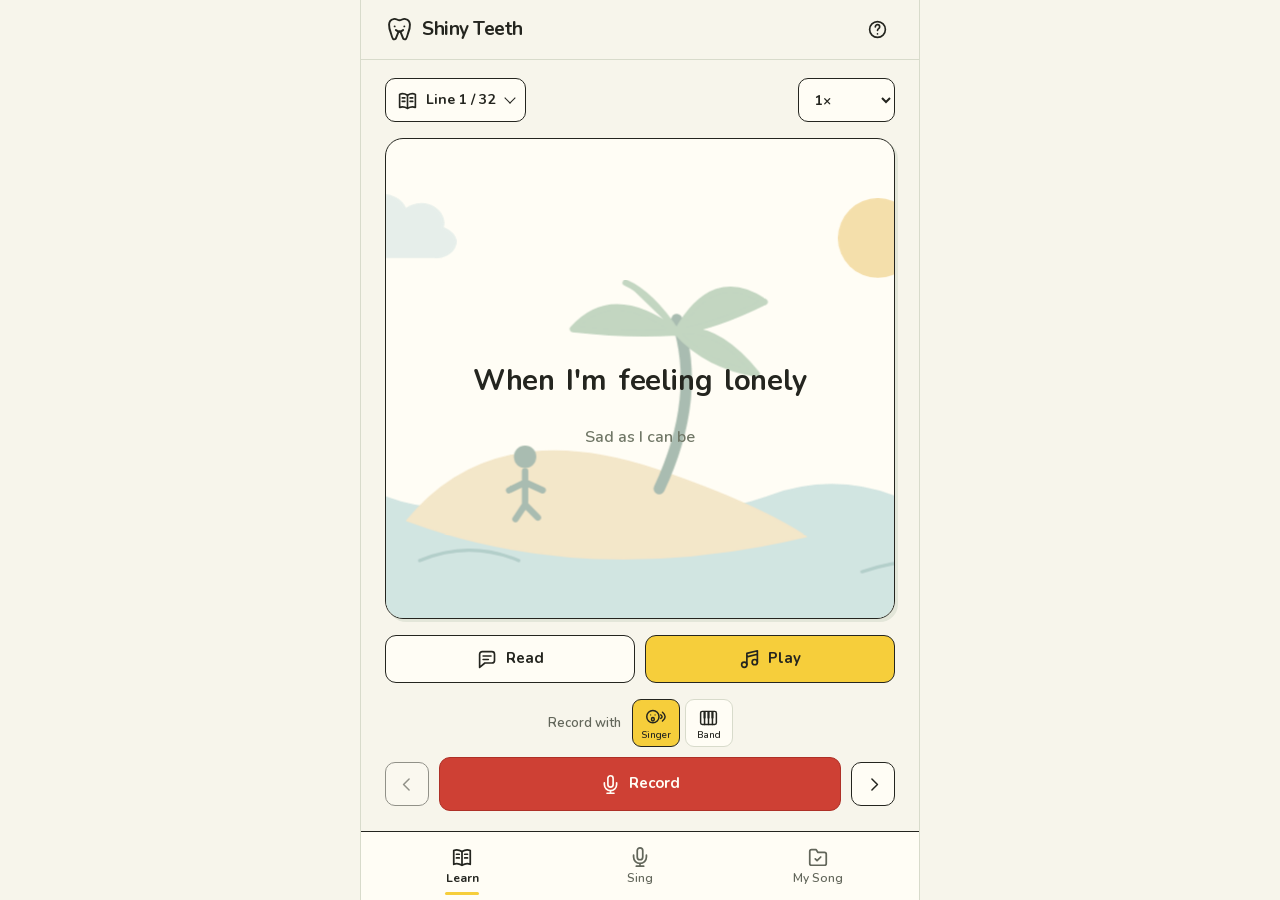
==== index.html @ 88c53feb "Publish mobile Shiny Teeth practice app" ====
<!doctype html>
<html lang="en">
<head>
  <meta charset="UTF-8">
  <meta name="viewport" content="width=device-width, initial-scale=1, viewport-fit=cover">
  <meta name="theme-color" content="#f7f5eb">
  <meta name="apple-mobile-web-app-capable" content="yes">
  <meta name="description" content="Learn each line, sing along, and save your own Shiny Teeth song on this browser.">
  <title>Shiny Teeth</title>
  <link rel="icon" href="data:image/svg+xml,%3Csvg xmlns='http://www.w3.org/2000/svg' viewBox='0 0 64 64'%3E%3Crect width='64' height='64' rx='18' fill='%23e4edcf'/%3E%3Cpath d='M17 14c-9 7-3 22 0 32 4 12 9 5 11-3 2-8 6-8 8 0 2 8 7 15 11 3 3-10 9-25 0-32-6-5-10 0-15 0s-9-5-15 0' fill='white' stroke='%23224634' stroke-width='3'/%3E%3Cpath d='M25 28h1m12 0h1m-13 8q6 5 12 0' stroke='%23224634' stroke-width='3' stroke-linecap='round' fill='none'/%3E%3C/svg%3E">
  <link rel="stylesheet" href="./styles.css">
  <link rel="manifest" href="./manifest.webmanifest">
  <link rel="apple-touch-icon" href="./assets/icon.svg">
</head>
<body>
  <a class="skip-link" href="#main-content">Skip to practice</a>
  <div id="app"><main class="boot-state"><h1>Shiny Teeth</h1><p>Loading your song…</p></main></div>
  <div id="toast" class="toast" role="status" aria-live="polite"></div>
  <noscript><p class="noscript">Enable JavaScript to learn and sing along.</p></noscript>
  <script type="module" src="./app.js"></script>
</body>
</html>
---- styles.css ----
@charset "UTF-8";
@font-face{font-family:Nunito;font-style:normal;font-weight:400 700;font-display:swap;src:url('./assets/fonts/Nunito-latin-ext.woff2') format('woff2');unicode-range:U+0100-02BA,U+02BD-02C5,U+02C7-02CC,U+02CE-02D7,U+02DD-02FF,U+0304,U+0308,U+0329,U+1D00-1DBF,U+1E00-1E9F,U+1EF2-1EFF,U+2020,U+20A0-20AB,U+20AD-20C4,U+2113,U+2C60-2C7F,U+A720-A7FF}
@font-face{font-family:Nunito;font-style:normal;font-weight:400 700;font-display:swap;src:url('./assets/fonts/Nunito-latin.woff2') format('woff2');unicode-range:U+0000-00FF,U+0131,U+0152-0153,U+02BB-02BC,U+02C6,U+02DA,U+02DC,U+0304,U+0308,U+0329,U+2000-206F,U+20AC,U+2122,U+2191,U+2193,U+2212,U+2215,U+FEFF,U+FFFD}
:root{--canvas:#f7f5eb;--surface:#fffdf5;--ink:#24251f;--muted:#62665a;--yellow:#f6ce3b;--yellow-soft:#fcf0b1;--red:#ce4034;--red-dark:#ae3027;--red-soft:#f9e7df;--sage:#edf0df;--line:#d8dbcb;--quiet:#e3e6d9;--focus:#b52d22;--radius:18px;--z-nav:10;--z-backdrop:20;--z-modal:21;--z-toast:30;font-family:Nunito,ui-rounded,system-ui,sans-serif;font-weight:600;color:var(--ink);background:var(--canvas);font-synthesis:none;line-height:1.45;text-rendering:optimizeLegibility;-webkit-text-size-adjust:100%}
*{box-sizing:border-box}html,body,#app{width:100%;height:100%;margin:0}body{min-width:0;overflow:hidden}button,input,select{font:inherit;color:inherit}button,a,input,select{-webkit-tap-highlight-color:transparent;touch-action:manipulation}button{cursor:pointer;border:0;background:none}button:disabled{cursor:not-allowed;opacity:.48}button:focus-visible,a:focus-visible,input:focus-visible,select:focus-visible,.sheet-panel:focus-visible{outline:3px solid var(--focus);outline-offset:3px}h1,h2,h3,p{margin:0}h1,h2,h3{text-wrap:balance}svg{flex-shrink:0}button .icon{pointer-events:none}[hidden]{display:none!important}.icon{width:21px;height:21px;flex-shrink:0}.sr-only,.icon-button>span{position:absolute;width:1px;height:1px;padding:0;margin:-1px;overflow:hidden;clip:rect(0,0,0,0);white-space:nowrap;border:0}
.app-shell{position:relative;width:100%;max-width:560px;height:100dvh;margin:0 auto;background:var(--canvas)}.app-workspace{display:grid;grid-template-rows:auto minmax(0,1fr) auto;height:100%;min-height:0}.app-header{display:flex;align-items:center;justify-content:space-between;gap:8px;min-height:60px;padding:calc(6px + env(safe-area-inset-top)) 16px 6px;border-bottom:1px solid var(--line)}.brand{display:flex;align-items:center;gap:8px;min-width:0}.brand-mark{display:grid;place-items:center;color:var(--ink)}.brand-mark .icon{width:29px;height:32px;stroke-width:1.6}.brand-name{font-size:19px;font-weight:700;letter-spacing:-.5px;line-height:1.2}.header-actions{display:flex;align-items:center;gap:4px}.icon-button{display:inline-flex;align-items:center;justify-content:center;position:relative;width:44px;height:44px;min-width:44px;border-radius:10px}.icon-button:hover{background:var(--sage)}.text-button{display:inline-flex;align-items:center;justify-content:center;gap:6px;min-height:44px;padding:7px 10px;font-size:14px;font-weight:700;border-radius:9px}.text-button:hover{background:var(--sage)}.review-button{background:var(--yellow-soft);border:1px solid var(--ink);min-height:44px}
#main-content{display:flex;flex-direction:column;gap:8px;min-height:0;min-width:0;padding:14px 16px 16px;outline:none}.studio-content{flex:1;min-height:0;display:flex}.workspace-panel{width:100%;display:flex;flex-direction:column;gap:12px;min-height:0}.workspace-toolbar{display:flex;align-items:center;justify-content:space-between;gap:12px;min-height:44px;flex-shrink:0}.workspace-toolbar h1{font-size:21px;font-weight:700;letter-spacing:-.4px}.picker-button{display:inline-flex;align-items:center;gap:8px;min-height:44px;padding:0 11px;border:1px solid var(--ink);border-radius:10px;background:var(--surface);font-size:14px;font-weight:700}.picker-button:after{content:"";width:7px;height:7px;border-right:1.8px solid;border-bottom:1.8px solid;transform:translateY(-2px) rotate(45deg);margin-left:3px}.rate-control select,.phrase-mode-field select{min-height:44px;border:1px solid var(--ink);border-radius:10px;background:var(--surface);padding:7px 28px 7px 12px;font-size:14px;font-weight:700}.rate-control select{min-width:81px}.phrase-mode-field{align-self:center}.phrase-mode-field select{min-width:142px;min-height:44px;background:var(--sage)}.song-length,.saved-count{font-size:13px;font-weight:600;color:var(--muted);font-variant-numeric:tabular-nums}
.lyric-card{position:relative;flex:1;min-height:120px;padding:16px 18px 12px;border:1.5px solid var(--ink);border-radius:var(--radius);background:var(--surface);box-shadow:3px 3px 0 var(--quiet);display:flex;flex-direction:column;overflow:hidden}.is-listening{background:var(--yellow-soft)}.is-recording{border-color:var(--red-dark)}.card-topline{display:flex;align-items:center;justify-content:space-between;gap:8px;min-height:22px;font-size:12px;font-weight:600;color:var(--muted)}.card-topline>.icon{width:19px;height:19px}.saved-indicator{display:flex;align-items:center;gap:3px;font-size:12px}.saved-indicator .icon{width:15px;height:15px}.is-saved{color:#3b5532}.phrase-content,.performance-content{flex:1;min-height:0;display:flex;flex-direction:column;justify-content:center;align-items:center;text-align:center;padding:16px 0}.phrase-lyric,.live-lyrics{font-size:32px;font-weight:700;line-height:1.24;letter-spacing:-.65px;text-wrap:balance;overflow-wrap:anywhere;max-width:440px}.phrase-countdown,.countdown{font-size:29px;line-height:1.1;font-weight:700;color:var(--red-dark);margin-bottom:10px}.lyric-card-bottom{display:flex;align-items:center;justify-content:center;flex-wrap:wrap;gap:0 8px;min-height:22px}.phrase-status{font-size:12px;color:var(--muted);text-align:center}.phrase-status:empty{display:none}.phrase-record-time{font-size:12px;font-variant-numeric:tabular-nums;white-space:nowrap}.saved-replay{font-size:12px;padding:2px 8px;min-height:44px}.line-actions,.assembly-actions{display:grid;grid-template-columns:1fr 1fr;gap:10px;flex-shrink:0}.button{display:inline-flex;align-items:center;justify-content:center;gap:8px;min-height:48px;padding:10px 12px;border:1px solid var(--ink);border-radius:11px;font-size:15px;font-weight:700;line-height:1.15;white-space:nowrap;transition:background-color .15s,transform .15s}.button:active:not(:disabled){transform:translateY(1px)}.button-secondary{background:var(--surface)}.button-secondary:hover:not(:disabled){background:var(--sage)}.button-yellow{background:var(--yellow)}.button-yellow:hover:not(:disabled){background:#edc12b}.button-record{background:var(--red);border-color:var(--red-dark);color:var(--surface)}.button-record:hover:not(:disabled){background:var(--red-dark)}.recording-controls{display:flex;flex-direction:column;gap:10px;flex-shrink:0}.phrase-navigation{display:grid;grid-template-columns:1fr 1.45fr 1fr;gap:8px}.phrase-navigation>.button{min-height:54px}.navigation-button{padding:8px 6px;font-size:13px;gap:2px}.navigation-button .icon{width:17px;height:17px}.next-button{flex-direction:row-reverse}.mode-options{display:flex;align-self:center;min-height:44px;padding:3px;border:1px solid var(--ink);border-radius:11px;background:var(--sage);gap:3px;flex-shrink:0}.mode-option{min-height:44px;min-width:121px;padding:7px 17px;border-radius:7px;font-size:14px;font-weight:700}.mode-option[aria-pressed="true"]{background:var(--yellow);box-shadow:0 0 0 1px var(--ink)}.record-control{display:flex;flex-shrink:0}.record-control>.button{width:100%;min-height:56px}.live-next{font-size:13px;line-height:1.4;min-height:18px;text-align:center;color:var(--muted);text-wrap:balance}.song-timeline{display:flex;align-items:center;gap:10px;padding-top:12px}.song-timeline progress{height:5px;border:0;appearance:none;-webkit-appearance:none;flex:1;min-width:0;border-radius:4px;overflow:hidden;background:var(--quiet);accent-color:var(--ink)}progress::-webkit-progress-bar{background:var(--quiet)}progress::-webkit-progress-value{background:var(--ink)}progress::-moz-progress-bar{background:var(--ink)}.song-timeline #live-time,.song-timeline #take-play-time{font-size:11px;white-space:nowrap;font-variant-numeric:tabular-nums}
.studio-tabs{display:grid;grid-template-columns:repeat(3,1fr);position:relative;z-index:var(--z-nav);min-height:69px;padding:4px 12px calc(5px + env(safe-area-inset-bottom));border-top:1px solid var(--ink);background:var(--surface)}.studio-tab{position:relative;display:flex;flex-direction:column;align-items:center;justify-content:center;gap:3px;min-height:58px;font-size:12px;font-weight:600;line-height:1.2;border-radius:9px;color:var(--muted)}.studio-tab .icon{width:22px;height:22px}.studio-tab[aria-current]{color:var(--ink);font-weight:700}.studio-tab[aria-current]:after{content:"";position:absolute;bottom:0;width:34px;height:3px;background:var(--yellow);border-radius:2px}.studio-tab:hover:not(:disabled){background:var(--sage)}
.assembly-focus{flex:1;min-height:100px;display:flex;flex-direction:column;justify-content:center;align-items:center;text-align:center;padding:12px 8px}.song-symbol{color:var(--ink);margin-bottom:16px}.song-symbol .icon{width:42px;height:42px;stroke-width:1.5}.assembly-focus h2{font-size:27px;line-height:1.2;font-weight:700;letter-spacing:-.6px;max-width:290px}.assembly-focus>p{font-size:14px;margin-top:12px}.assembly-focus>.assembly-fallback{font-size:12px;color:var(--muted);margin-top:5px}.assembly-playback{display:flex;align-items:center;justify-content:space-between;gap:10px;font-size:12px;color:var(--muted)}#assembly-play-time,#take-play-time{white-space:nowrap;font-variant-numeric:tabular-nums}.library-links{display:flex;gap:8px;flex-shrink:0}.list-link{display:flex;flex:1;align-items:center;justify-content:center;gap:6px;min-height:48px;font-size:12px;font-weight:700;padding:6px;border-radius:9px}.list-link .icon{width:17px;height:17px}.list-link:hover{background:var(--sage)}.message{display:flex;align-items:center;gap:8px;flex-shrink:0;font-size:12px;line-height:1.45;padding:8px 10px;border-radius:9px}.message .icon{width:17px;height:17px}.message-error{background:var(--red-soft);color:#7c241c;border:1px solid #d78b7f}.message-notice{background:var(--sage);color:#3b5532}.replay-preparing{justify-content:space-between;padding:0 4px}.replay-preparing .text-button{font-size:12px}
.sheet-backdrop{position:absolute;z-index:var(--z-backdrop);inset:0;display:flex;align-items:flex-end;justify-content:center;background:#24251f66;padding-top:calc(24px + env(safe-area-inset-top))}.sheet-panel{position:relative;z-index:var(--z-modal);display:flex;flex-direction:column;width:100%;max-height:100%;min-height:180px;border:1.5px solid var(--ink);border-bottom:0;border-radius:18px 18px 0 0;background:var(--surface);outline:none;box-shadow:0 -4px 0 #24251f12;animation:sheet-in .18s cubic-bezier(.2,.7,.2,1)}.sheet-heading{display:flex;align-items:center;justify-content:space-between;gap:12px;min-height:65px;padding:10px 16px 6px;border-bottom:1px solid var(--line);flex-shrink:0}.sheet-heading h2{font-size:20px;font-weight:700;letter-spacing:-.3px}.sheet-scroll{overflow-y:auto;overscroll-behavior:contain;min-height:0;padding:16px 20px calc(20px + env(safe-area-inset-bottom));scroll-padding:12px;scrollbar-gutter:stable}.sheet-caption,.sheet-scroll p.empty-state{font-size:13px;line-height:1.6;color:var(--muted);margin-bottom:12px}.sheet-subtitle{font-size:16px;margin:20px 0 6px}.sheet-playback{padding:0 14px;background:var(--sage)}.lyric-group+.lyric-group{margin-top:20px}.lyric-group h3{font-size:13px;font-weight:700;color:var(--muted);margin-bottom:7px}.lyric-choice{display:flex;width:100%;align-items:center;justify-content:space-between;text-align:left;gap:12px;min-height:58px;padding:12px 10px;border-bottom:1px solid var(--line);border-radius:7px;font-size:15px;font-weight:600;line-height:1.4}.lyric-choice.is-selected{background:var(--yellow-soft);outline:1px solid var(--ink)}.lyric-choice:hover{background:var(--sage)}.phrase-saved-badge{font-size:11px;font-weight:600;color:var(--muted);white-space:nowrap}.phrase-saved-badge.is-saved{color:#3b5532}.take-item{padding:15px 0;border-bottom:1px solid var(--line)}.take-item:first-child{padding-top:0}.take-item h3{font-size:16px;font-weight:700}.take-meta{display:flex;align-items:center;flex-wrap:wrap;gap:3px 12px;font-size:12px;color:var(--muted);line-height:1.7;margin-top:6px}.take-actions{display:flex;align-items:center;gap:6px;margin-top:12px}.take-actions>.button{padding:8px 14px}.take-actions>.text-button{font-size:12px;padding:5px 8px;margin-left:auto;gap:4px}.take-actions>.text-button .icon{width:17px;height:17px}.take-actions>.icon-button{margin-left:0}.take-playback-status{text-align:center;font-size:12px;margin-top:8px}.delete-confirm{margin-top:12px;padding:12px;border:1px solid var(--red-dark);border-radius:10px;background:var(--red-soft)}.delete-confirm>p{font-size:13px;line-height:1.5}.confirmation-actions{display:flex;gap:10px;margin-top:10px}.confirmation-actions>.button{flex:1;min-height:44px;font-size:13px}.saved-line-item{padding:12px 0;border-bottom:1px solid var(--line)}.saved-line-item>p{font-size:15px;font-weight:600}.saved-line-tools{display:flex;justify-content:space-between;gap:8px}.saved-line-tools .text-button{font-size:12px}.assembly-list{list-style:none;margin:0;padding:0}.assembly-list>li{display:grid;grid-template-columns:43px minmax(0,1fr) auto;align-items:start;gap:8px;padding:13px 0;border-bottom:1px solid var(--line)}.assembly-list>li>time{font-size:10px;color:var(--muted);padding-top:3px;font-variant-numeric:tabular-nums}.assembly-list>li p{font-size:13px;line-height:1.5;font-weight:600;overflow-wrap:anywhere}.assembly-list small{display:block;font-size:11px;color:var(--muted);margin-top:4px}.source-badge{font-size:10px;padding-top:3px;white-space:nowrap;color:var(--muted)}.source-badge.is-saved{color:#3b5532}.volume-setting label{display:flex;align-items:center;justify-content:space-between;font-size:15px;font-weight:700}.volume-setting output{font-size:13px;color:var(--muted);font-variant-numeric:tabular-nums}.volume-setting input{display:block;width:100%;height:44px;accent-color:var(--ink);margin:8px 0}.volume-setting p,.storage-help p{font-size:13px;color:var(--muted);line-height:1.65}.storage-help{margin-top:24px;padding-top:20px;border-top:1px solid var(--line)}.storage-help h3{font-size:16px;margin-bottom:8px}.storage-help p+p{margin-top:10px}.draft-state{font-size:13px;font-weight:700;color:var(--red-dark)}.draft-phrase{font-size:23px;font-weight:700;line-height:1.3;margin-top:14px;text-wrap:balance}.sheet-footer{flex-shrink:0;padding:0 20px calc(16px + env(safe-area-inset-bottom))}.sheet-footer .draft-actions{margin-top:0}.sheet-scroll>.message{margin-bottom:12px}.draft-actions{display:grid;grid-template-columns:1fr 1fr;gap:10px;margin-top:20px}.draft-tools{display:flex;justify-content:space-between;gap:10px;margin-top:10px}.draft-tools .text-button{font-size:13px}.draft-panel{min-height:0}
.skip-link{position:fixed;left:12px;top:-80px;z-index:var(--z-toast);padding:10px 15px;background:var(--yellow);border:1px solid var(--ink);color:var(--ink);border-radius:8px}.skip-link:focus{top:10px}.toast:empty{display:none}.toast{position:fixed;z-index:var(--z-toast);bottom:90px;left:50%;transform:translateX(-50%);max-width:calc(100vw - 32px);padding:10px 16px;font-size:13px;background:var(--ink);color:var(--surface);border-radius:10px}.boot-state{display:flex;flex-direction:column;justify-content:center;align-items:center;min-height:100dvh;padding:24px;text-align:center}.boot-state h1{font-size:25px}.boot-state p{font-size:14px;color:var(--muted);margin-top:12px}.noscript{padding:24px}.empty-state{padding:8px 0 20px}.sheet-scroll .empty-state{margin:0}
@keyframes sheet-in{from{transform:translateY(24px);opacity:.7}to{transform:translateY(0);opacity:1}}
@media(min-width:700px){.app-shell{border-left:1px solid var(--line);border-right:1px solid var(--line)}#main-content{padding:18px 24px 20px}.app-header{padding-left:24px;padding-right:20px}.phrase-lyric,.live-lyrics{font-size:36px}.workspace-panel{gap:16px}.sheet-panel{max-height:90%}}
@media(max-height:680px){#main-content{padding-top:10px;padding-bottom:12px}.workspace-panel{gap:9px}.lyric-card{padding:12px 15px 9px}.phrase-lyric,.live-lyrics{font-size:29px}.phrase-content,.performance-content{padding:10px 0}.song-symbol{margin-bottom:10px}.assembly-focus{padding:5px}.assembly-focus h2{font-size:25px}}
@media(max-width:359px){.app-header{padding-left:12px;padding-right:8px}.brand-name{font-size:18px}.brand-mark .icon{width:25px;height:29px}#main-content{padding-left:12px;padding-right:12px}.lyric-card{padding-left:13px;padding-right:13px}.phrase-lyric,.live-lyrics{font-size:26px;letter-spacing:-.4px}.button{font-size:14px;padding-left:9px;padding-right:9px;gap:6px}.phrase-navigation{gap:6px;grid-template-columns:1fr 1.4fr 1fr}.navigation-button{font-size:12px;padding-left:4px;padding-right:4px;gap:1px}.navigation-button .icon{width:15px}.workspace-toolbar{gap:8px}.saved-count{font-size:12px}.sheet-scroll{padding-left:15px;padding-right:15px}.take-actions{gap:3px}.take-actions>.button{padding-left:11px;padding-right:11px}.take-actions>.text-button{font-size:11px;padding-left:5px;padding-right:5px}.assembly-list>li{grid-template-columns:36px minmax(0,1fr) auto;gap:6px}.source-badge{font-size:9px}}
@media(max-height:590px){.app-header{min-height:54px;padding-top:calc(3px + env(safe-area-inset-top));padding-bottom:3px}.studio-tabs{min-height:63px;padding-top:2px;padding-bottom:calc(3px + env(safe-area-inset-bottom))}.studio-tab{min-height:56px}#main-content{padding-top:8px;padding-bottom:10px}.workspace-panel{gap:8px}.phrase-content,.performance-content{padding:7px 0}.recording-controls{gap:6px}.lyric-card{min-height:105px;padding-top:9px;padding-bottom:7px}.phrase-navigation>.button{min-height:48px}.phrase-lyric,.live-lyrics{font-size:26px}.card-topline{font-size:11px}.song-symbol{margin-bottom:8px}.song-symbol .icon{width:29px;height:29px}.assembly-focus h2{font-size:22px;max-width:240px}.assembly-focus>p{font-size:12px;margin-top:9px}.assembly-focus>.assembly-fallback{font-size:11px}.mode-options{padding:2px}.record-control>.button{min-height:48px}.song-timeline{padding-top:8px}.live-next{font-size:12px}.sheet-heading{min-height:58px}.sheet-heading h2{font-size:18px}.sheet-scroll{padding-top:12px}.draft-actions{margin-top:15px}}
@media(max-height:470px){#main-content{overflow-y:auto;overscroll-behavior:contain}.studio-content{flex:none}.workspace-panel{min-height:325px}.lyric-card{flex:none;min-height:130px}.assembly-focus{min-height:140px}.app-header{min-height:50px}.studio-tabs{min-height:58px}.studio-tab{min-height:50px}}
@media(prefers-reduced-motion:reduce){*,*:before,*:after{animation:none!important;transition:none!important;scroll-behavior:auto!important}}
/* Shared backing/source switch, lyric scenes and word help. */
.segment-control{position:relative;isolation:isolate;display:flex;width:100%;max-width:360px;align-self:center;min-height:50px;padding:3px;gap:0;border:1px solid var(--ink);border-radius:11px;background:var(--sage);flex-shrink:0}.segment-control:before{content:"";position:absolute;z-index:-1;left:3px;top:3px;bottom:3px;width:calc(50% - 3px);border:1px solid var(--ink);border-radius:7px;background:var(--yellow);transition:transform .2s cubic-bezier(.2,.7,.2,1)}.segment-control[data-selected="instrumental"]:before,.segment-control[data-selected="sing"]:before{transform:translateX(100%)}.segment-control .mode-option{display:flex;align-items:center;justify-content:center;gap:6px;flex:1;min-width:0;width:50%;min-height:44px;padding:7px 8px;font-size:13px;line-height:1.2;white-space:nowrap;background:none;box-shadow:none}.segment-control .mode-option[aria-pressed="true"]{background:none;box-shadow:none}.segment-control .icon{width:17px;height:17px}.library-sources{max-width:none}.lyric-card>.lyric-scene{position:absolute;inset:0;overflow:hidden;opacity:.72;pointer-events:none;z-index:0}.lyric-scene>.scene-illustration{display:block;width:100%;height:100%}.lyric-card>.card-topline,.lyric-card>.phrase-content,.lyric-card>.performance-content,.lyric-card>.lyric-card-bottom,.lyric-card>.live-next,.lyric-card>.song-timeline{position:relative;z-index:1}.card-topline>span{display:inline-flex;align-items:center;gap:5px}.card-topline>span>.icon{width:14px;height:14px;stroke-width:1.7}.phrase-content,.performance-content{padding:12px 0}.phrase-lyric,.live-lyrics{line-height:1.48;letter-spacing:-.55px}.lyric-word{display:inline-block;position:relative;vertical-align:baseline;min-width:44px;min-height:44px;margin:0;padding:0 2px;border-radius:6px;font:inherit;line-height:1.48;color:var(--ink);white-space:nowrap;letter-spacing:inherit}.lyric-word:before{content:"";position:absolute;left:0;right:0;top:7px;bottom:6px;border-radius:5px;background:var(--yellow);opacity:.78;clip-path:inset(0 calc(100% - var(--word-progress,0%)) 0 0)}.lyric-word.is-sung:before{clip-path:inset(0)}.lyric-word:hover:not(:disabled){background:#f6ce3b33}.lyric-word:disabled{opacity:1;cursor:default}.word-face{position:relative;z-index:1}.lyric-word:focus-visible{outline-offset:1px}.phrase-content{min-height:90px}.phrase-card.is-lead-in,.performance-card.is-lead-in{border-color:#72805b}.is-lead-in .phrase-status,.is-lead-in #live-status{color:#43532e}.section-picker{max-width:calc(100% - 52px);overflow:hidden}.section-picker>span{overflow:hidden;text-overflow:ellipsis;white-space:nowrap}.section-picker>.icon{width:18px;height:18px}.section-choices{display:flex;flex-direction:column;gap:8px}.section-choice{display:flex;align-items:center;gap:12px;min-height:66px;padding:9px 11px;border:1px solid var(--line);border-radius:11px;background:var(--surface);cursor:pointer}.section-choice:has(input:checked){background:var(--yellow-soft);border-color:var(--ink)}.section-choice input{width:23px;height:23px;margin:0;accent-color:var(--ink);flex-shrink:0}.section-choice>span{display:flex;flex:1;flex-direction:column;gap:2px}.section-choice strong{font-size:15px}.section-choice small{font-size:12px;color:var(--muted);font-variant-numeric:tabular-nums}.section-choice>.icon{width:18px;height:18px;color:var(--muted)}.sheet-done{width:100%}.instruction-list{display:flex;flex-direction:column;gap:16px}.instruction-item{display:flex;align-items:flex-start;gap:12px}.instruction-symbol{display:flex;align-items:center;justify-content:center;flex-shrink:0;width:42px;height:42px;border:1px solid var(--ink);border-radius:11px;background:var(--yellow-soft)}.instruction-item:nth-child(2n) .instruction-symbol{background:var(--sage)}.instruction-item:nth-child(3) .instruction-symbol{background:var(--red-soft)}.instruction-item h3{font-size:15px;margin:1px 0 3px}.instruction-item p{font-size:13px;line-height:1.55;color:var(--muted)}.storage-note{font-size:12px;line-height:1.6;color:var(--muted);padding-top:16px;margin-top:17px;border-top:1px solid var(--line)}.word-card{display:flex;flex-direction:column;align-items:center;text-align:center;padding:0 0 6px}.word-card-symbol{display:flex;align-items:center;justify-content:center;gap:5px;color:var(--ink);margin-bottom:8px}.word-card-symbol>.icon:first-child{width:30px;height:30px}.word-card-symbol>.icon:last-child{width:17px;height:17px}.word-card h3{font-size:32px;line-height:1.2;font-weight:700;letter-spacing:-.5px}.word-ipa{font-family:inherit;font-size:19px;color:var(--muted);margin-top:9px}.word-meaning{font-size:22px;font-weight:700;margin:11px 0 22px}.word-card>.button{width:100%}.song-symbol{position:relative}.song-symbol>.icon:first-child{width:46px;height:50px;stroke-width:1.4}.song-symbol>.icon:last-child{position:absolute;right:-19px;top:-3px;width:18px;height:18px;stroke-width:1.5}.recent-takes{display:flex;flex:1;flex-direction:column;min-height:0;padding-top:3px}.take-open{display:flex;align-items:center;gap:10px;width:100%;min-height:76px;padding:10px 1px;border-bottom:1px solid var(--line);text-align:left}.take-open:hover{background:var(--sage)}.take-row-symbol{display:grid;place-items:center;width:38px;height:42px;flex-shrink:0;color:var(--ink);border-radius:9px;background:var(--yellow-soft)}.take-row-symbol>.icon{width:20px;height:20px}.take-row-copy{display:flex;flex:1;min-width:0;flex-direction:column;gap:4px}.take-row-copy strong{font-size:14px;overflow:hidden;text-overflow:ellipsis;white-space:nowrap}.take-row-copy small{font-size:11px;color:var(--muted)}.take-open>.icon{width:17px;height:17px;color:var(--muted)}.take-name-field{margin-top:15px}.take-name-field>label{font-size:12px;font-weight:700;color:var(--muted)}.take-name-field>div{display:flex;align-items:center;gap:6px;margin-top:6px}.take-name-field input{min-width:0;width:100%;min-height:46px;padding:8px 10px;border:1px solid var(--ink);border-radius:9px;background:var(--surface);font-size:15px;font-weight:600}.take-name-field .icon-button{background:var(--yellow-soft);border:1px solid var(--ink)}.draft-state{display:flex;align-items:center;gap:5px}.draft-state>.icon{width:15px;height:15px}.review-save{margin-top:9px}.review-save>.button{width:100%}.review-save>.button{min-height:44px}.library-empty{flex:1;display:flex;flex-direction:column;align-items:center;justify-content:center;text-align:center;padding:10px 0}.library-empty>.icon{width:34px;height:34px;margin-bottom:12px}.library-empty h2{font-size:22px;letter-spacing:-.4px}.library-empty p{font-size:13px;color:var(--muted);margin-top:7px}.library-empty>.button{margin-top:23px}
@media(max-width:359px){.segment-control .mode-option{font-size:12px;padding-left:5px;padding-right:5px;gap:5px}.segment-control .icon{width:16px;height:16px}.lyric-word{padding-left:1px;padding-right:1px}.take-open{gap:8px;min-height:70px}.take-row-copy strong{font-size:13px}.take-row-copy small{font-size:10px}.section-choice{padding-left:9px;padding-right:9px}.word-card h3{font-size:30px}}
@media(max-height:590px){.segment-control{min-height:48px;padding:2px}.segment-control:before{left:2px;top:2px;bottom:2px;width:calc(50% - 2px)}.segment-control .mode-option{min-height:44px}.phrase-content,.performance-content{padding:5px 0}.phrase-lyric,.live-lyrics{line-height:1.48}.song-symbol>.icon:first-child{width:33px;height:36px}.song-symbol>.icon:last-child{width:14px;height:14px;right:-13px}.instruction-list{gap:13px}.instruction-item p{font-size:12px}.word-card-symbol{margin-bottom:5px}.word-meaning{margin-bottom:16px}.take-open{min-height:66px}.recent-takes{padding-top:0}.library-empty h2{font-size:20px}.section-choice{min-height:61px}.sheet-footer .draft-actions{margin-top:0}}
.record-control{flex-direction:column;gap:6px}.active-section-label{font-size:12px;text-align:center;color:var(--muted);font-weight:600;line-height:1.3}.sing-actions{display:grid;grid-template-columns:1fr 1.25fr;gap:10px}.sing-actions>.button{min-height:54px}.review-lyric-card{position:relative;display:flex;align-items:center;justify-content:center;min-height:128px;padding:11px 4px;overflow:hidden;margin-top:12px;border-radius:12px;background:var(--sage)}.review-lyric-card>.lyric-scene{position:absolute;inset:0;opacity:.65;pointer-events:none}.review-lyrics{position:relative;z-index:1;text-align:center;font-size:24px;font-weight:700;line-height:1.5;letter-spacing:-.4px;text-wrap:balance}.review-lyrics .lyric-word{font-size:inherit;min-height:44px}.sheet-footer .delete-confirm{max-height:145px;overflow:auto}.take-name-field{margin-top:12px}.draft-tools>.text-button{padding-left:3px;padding-right:3px;font-size:12px}.instruction-list .instruction-symbol{position:relative;overflow:hidden}.instruction-symbol:after{content:"";position:absolute;right:4px;top:5px;width:3px;height:3px;border-radius:50%;background:var(--ink);opacity:.45}
@media(max-height:590px){.record-control{gap:5px}.sing-actions>.button{min-height:48px}.review-lyric-card{min-height:106px;padding:4px;margin-top:8px}.review-lyrics{font-size:21px}.take-name-field{margin-top:9px}.take-name-field>div{margin-top:4px}.take-meta{font-size:11px}.sheet-footer{padding-bottom:calc(12px + env(safe-area-inset-bottom))}}
.assembly-karaoke{width:100%;margin-top:2px;padding:12px 8px}.assembly-karaoke>.assembly-lyrics{position:relative;z-index:1;font-size:clamp(24px,7.7vw,31px);font-weight:700;letter-spacing:-.55px;line-height:1.5;margin:0;text-wrap:balance}.assembly-karaoke .lyric-word{font-size:inherit}
@media(max-height:590px){.assembly-karaoke>.assembly-lyrics{font-size:24px}}

.record-backing{display:flex;align-items:center;justify-content:center;gap:11px;min-height:44px;flex-shrink:0}.record-backing-caption{font-size:13px;font-weight:600;color:var(--muted)}.record-backing-options{display:flex;align-items:center;gap:4px}.backing-icon{display:flex;align-items:center;justify-content:center;width:44px;min-width:44px;height:44px;border:1px solid var(--line);border-radius:9px;background:var(--surface);color:var(--ink)}.backing-icon>.icon{width:21px;height:21px;stroke-width:1.7}.backing-icon[aria-pressed="true"]{background:var(--yellow);border-color:var(--ink)}.backing-icon:hover:not(:disabled){background:var(--yellow-soft)}.learn-line-list{flex:1;min-height:0;overflow-y:auto;overflow-x:hidden;overscroll-behavior:contain;scroll-padding:8px;border-top:1px solid var(--line);border-bottom:1px solid var(--line)}.learn-line-row{display:flex;align-items:center;gap:5px;min-height:65px;border-bottom:1px solid var(--line)}.learn-line-row:last-child{border-bottom:0}.learn-line-row.is-playing{background:var(--yellow-soft)}.learn-line-main{display:flex;align-items:center;gap:10px;flex:1;align-self:stretch;min-width:0;min-height:64px;padding:9px 4px;text-align:left;border-radius:8px}.learn-line-main:hover:not(:disabled){background:var(--sage)}.line-row-symbol{display:flex;align-items:center;justify-content:center;flex-shrink:0;width:29px;height:31px;color:var(--muted)}.line-row-symbol .icon{width:18px;height:18px;stroke-width:1.7}.is-saved .line-row-symbol{color:var(--ink)}.line-row-copy{display:flex;flex:1;min-width:0;flex-direction:column;gap:3px}.line-row-copy strong{font-size:14px;line-height:1.35;font-weight:600;color:var(--ink);overflow-wrap:anywhere}.line-row-copy small{font-size:11px;line-height:1.25;color:var(--muted)}.is-saved .line-row-copy small{color:#3b5532}.line-practice{width:44px;min-width:44px;margin-right:2px}.line-practice .icon{width:18px;height:18px;stroke-width:1.7}.assembly-bottom{display:flex;flex-direction:column;gap:8px;flex-shrink:0}.assembly-bottom .assembly-playback{font-size:11px}.assembly-now-playing{position:relative;display:flex;align-items:center;justify-content:center;flex-shrink:0;min-height:85px;max-height:124px;padding:5px 10px;overflow:hidden;border-radius:11px;background:var(--sage)}.assembly-now-playing>.lyric-scene{position:absolute;inset:0;opacity:.55;pointer-events:none}.assembly-now-playing>.assembly-lyrics{position:relative;z-index:1;font-size:23px;font-weight:700;line-height:1.4;text-align:center;letter-spacing:-.3px;text-wrap:balance}.assembly-now-playing .lyric-word{font-size:inherit;min-height:44px}.review-discard{justify-content:center;margin-top:6px}.review-discard>.text-button{color:var(--red-dark);min-height:44px}.draft-tools{align-items:center}.draft-tools .text-button{font-weight:600}.take-row-copy strong,.section-choice strong{font-weight:600}.library-sources .mode-option{font-weight:600}.library-sources .mode-option[aria-pressed="true"]{font-weight:700}
@media(max-width:359px){.learn-line-main{gap:7px}.line-row-copy strong{font-size:13px}.line-row-copy small{font-size:10px}.line-row-symbol{width:25px}.assembly-now-playing>.assembly-lyrics{font-size:21px}.assembly-bottom .assembly-playback{font-size:10px}.record-backing{gap:10px}}
@media(max-height:590px){.learn-line-row{min-height:59px}.learn-line-main{min-height:58px;padding-top:7px;padding-bottom:7px}.assembly-now-playing{min-height:75px;max-height:104px;padding-top:3px;padding-bottom:3px}.assembly-now-playing>.assembly-lyrics{font-size:21px}.assembly-bottom{gap:6px}.recording-controls{gap:5px}.review-discard{margin-top:3px}}
/* The song clock moves this measured lyric track; neighboring lines stay pale. */
.phrase-content,.performance-content{display:block;flex:1;min-height:0;width:100%;padding:3px 0}.lyric-window-host{position:relative;width:100%;height:100%;min-height:0}.lyric-roll{position:relative;width:100%;height:100%;overflow:hidden;contain:layout style;mask-image:linear-gradient(to bottom,transparent,black 12%,black 88%,transparent)}.lyric-roll-track{position:relative;width:100%;transition:transform .3s cubic-bezier(.2,.7,.2,1);will-change:transform}.lyric-roll-row{position:relative;padding:10px 3px;text-align:center;font-size:16px;font-weight:600;line-height:1.3;letter-spacing:0;color:#707766;text-wrap:balance;transition:color .2s,opacity .2s;font-family:inherit}.lyric-roll-row.is-current{font-size:29px;line-height:1.45;font-weight:600;letter-spacing:-.35px;padding-top:13px;padding-bottom:13px;color:#707766}.lyric-roll.is-idle .lyric-roll-row.is-current,.lyric-roll.is-in-target .lyric-roll-row.is-current.is-target,.lyric-roll.is-after-target .lyric-roll-row.is-current.is-target{font-weight:700;color:var(--ink)}.lyric-roll.is-lead-in .lyric-roll-row.is-current{font-weight:600;color:#707766}.lyric-roll-row.is-distant{opacity:0;pointer-events:none}.lyric-roll-row .lyric-word{font-family:inherit;font-size:inherit;font-weight:inherit;line-height:inherit;color:inherit;letter-spacing:inherit}.lyric-roll-row:not(.is-current) .lyric-word{min-height:22px;min-width:0;padding-left:0;padding-right:0}.lyric-roll-row.is-current .lyric-word{min-height:44px;min-width:44px}.lyric-roll-row:not(.is-current) .lyric-word:before,.lyric-roll.is-lead-in .lyric-word:before{clip-path:inset(0 100% 0 0)!important}.lyric-roll-row.is-previous,.lyric-roll-row.is-next{opacity:1}.lyric-card .lyric-card-bottom{min-height:20px}.lyric-card .card-topline{font-size:11px}.phrase-lyric,.live-lyrics{font-weight:700}
@media(max-width:359px){.lyric-roll-row{font-size:13px;padding-top:7px;padding-bottom:7px}.lyric-roll-row.is-current{font-size:25px;padding-top:8px;padding-bottom:8px;letter-spacing:-.25px}}
@media(max-height:590px){.lyric-roll-row{font-size:13px;padding-top:6px;padding-bottom:6px}.lyric-roll-row.is-current{font-size:25px;padding-top:8px;padding-bottom:8px}.phrase-content,.performance-content{padding:0}.lyric-card .card-topline{min-height:19px}.lyric-card .lyric-card-bottom{min-height:18px}}

/* Compact, named recording choices and a single-line recording library. */
.record-backing{min-height:48px}.record-backing-options{gap:5px}.backing-icon{flex-direction:column;justify-content:center;gap:2px;width:48px;min-width:48px;height:48px;min-height:48px;padding:3px 2px}.backing-icon>.icon{width:21px;height:21px}.backing-icon-label{font-size:9.5px;line-height:1.05;font-weight:600;letter-spacing:0}.learn-line-row{height:49px;min-height:49px;gap:2px;background:var(--canvas)}.learn-line-row.is-saved{background:var(--sage)}.learn-line-row.is-playing{background:var(--yellow-soft)}.learn-line-main{height:48px;min-height:48px;padding:2px 5px;gap:8px;border-radius:0}.line-row-symbol{width:22px;height:26px;color:#7b8173}.line-row-symbol>.icon{width:17px;height:17px;stroke-width:1.5}.is-saved .line-row-symbol{color:#3b5532}.is-saved .line-row-symbol>.icon{stroke-width:1.9}.line-row-copy{display:block;min-width:0}.line-row-copy strong{display:block;overflow:hidden;white-space:nowrap;text-overflow:ellipsis;overflow-wrap:normal;font-size:14px;font-weight:600;line-height:1.35}.line-row-action{display:grid;place-items:center;flex-shrink:0;width:22px;height:28px;color:var(--ink)}.line-row-action>.icon{width:18px;height:18px;stroke-width:1.7}.line-row-time{flex-shrink:0;white-space:nowrap;font-size:10px;font-weight:600;color:var(--muted);font-variant-numeric:tabular-nums}.line-practice{width:44px;min-width:44px;height:44px;margin-right:1px;border-radius:7px}.line-practice .icon{width:17px;height:17px}.learn-line-row.is-playing .learn-line-main:hover{background:transparent}.learn-line-row.is-saved:not(.is-playing) .learn-line-main:hover{background:#e3e8d4}
@media(max-width:359px){.learn-line-main{gap:6px;padding-left:3px;padding-right:3px}.line-row-copy strong{font-size:13px}.line-row-time{font-size:9px}.line-row-symbol{width:20px}.line-row-action{width:20px}}

/* Essential app labels only; recording and playback remain in thumb reach. */
.phrase-card>.saved-indicator{position:absolute;z-index:2;right:12px;top:10px;display:grid;place-items:center;width:22px;height:22px;color:#3b5532}.phrase-card>.saved-indicator>.icon{width:16px;height:16px}.phrase-card>.lyric-card-bottom:has(.phrase-status:empty):has(.phrase-record-time[hidden]){display:none}.phrase-navigation{grid-template-columns:44px minmax(0,1fr) 44px;gap:10px;align-items:center}.phrase-navigation>.icon-button{width:44px;min-width:44px;height:44px;min-height:44px;padding:0;border-radius:10px}.phrase-navigation>.icon-button>.icon{width:19px;height:19px}.active-section-label{font-size:11px;line-height:1.2;font-weight:600;font-variant-numeric:tabular-nums}.assembly-bottom .assembly-playback{justify-content:flex-end;font-size:11px}.library-empty>p{font-size:14px;font-weight:600;margin:0;color:var(--muted)}.library-empty>.icon{width:35px;height:35px;margin-bottom:12px;stroke-width:1.5}
@media(max-width:359px){.phrase-navigation{gap:8px}.phrase-navigation>.icon-button>.icon{width:18px;height:18px}}

.performance-card>.card-topline:has(#live-status:empty){display:none}.lyric-card-bottom:not(:has(> :not([hidden]):not(:empty))){display:none}
/* Keep off-screen status descriptions inside their scrolling lyric row. */
.learn-line-row{position:relative}
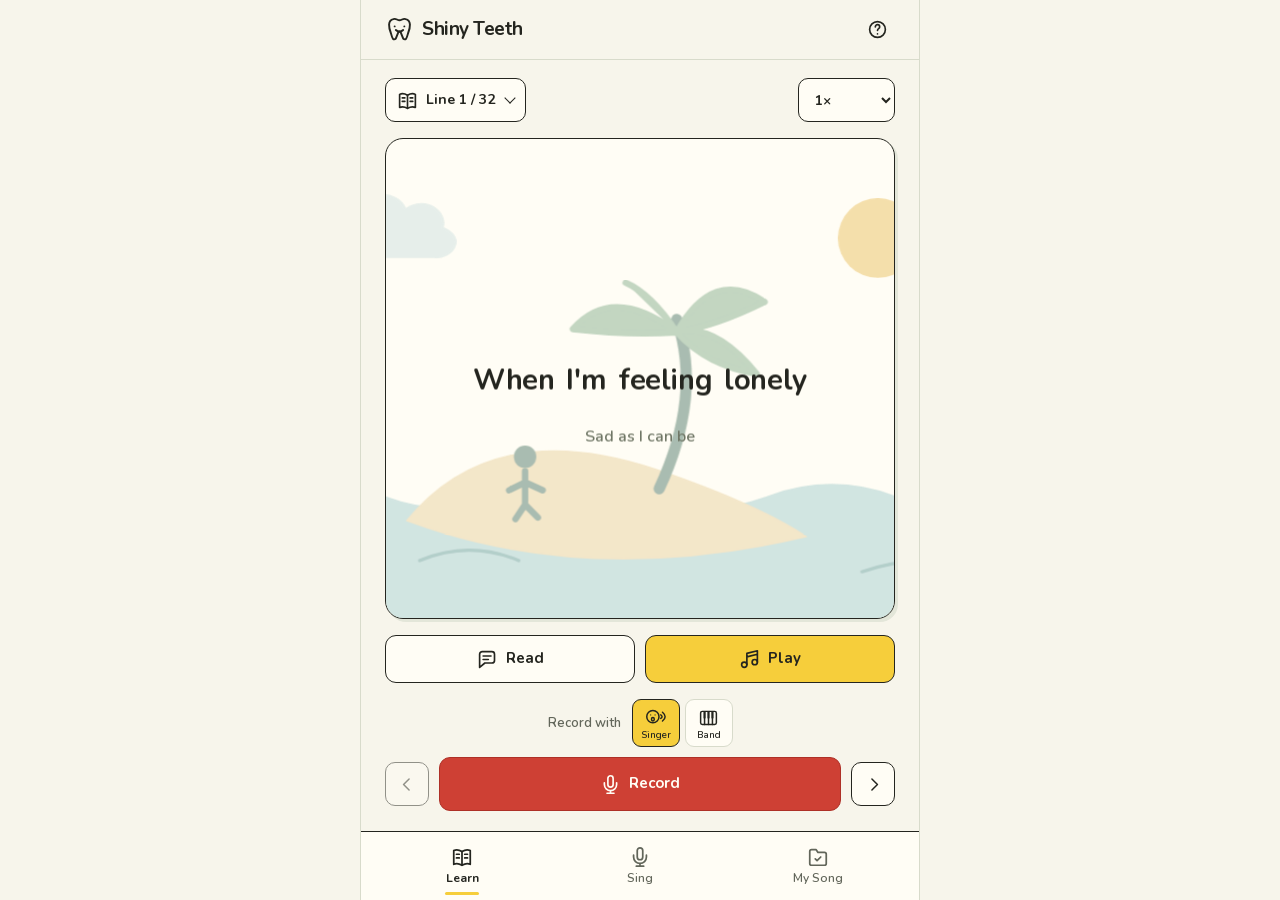
==== commit 07b35693: "Use Edge TTS child voice for reading and word pronunciation" ====
--- a/index.html
+++ b/index.html
@@ -17,6 +17,6 @@
   <div id="app"><main class="boot-state"><h1>Shiny Teeth</h1><p>Loading your song…</p></main></div>
   <div id="toast" class="toast" role="status" aria-live="polite"></div>
   <noscript><p class="noscript">Enable JavaScript to learn and sing along.</p></noscript>
-  <script type="module" src="./app.js"></script>
+  <script type="module" src="./app.js?v=ana-child-20261023"></script>
 </body>
 </html>
